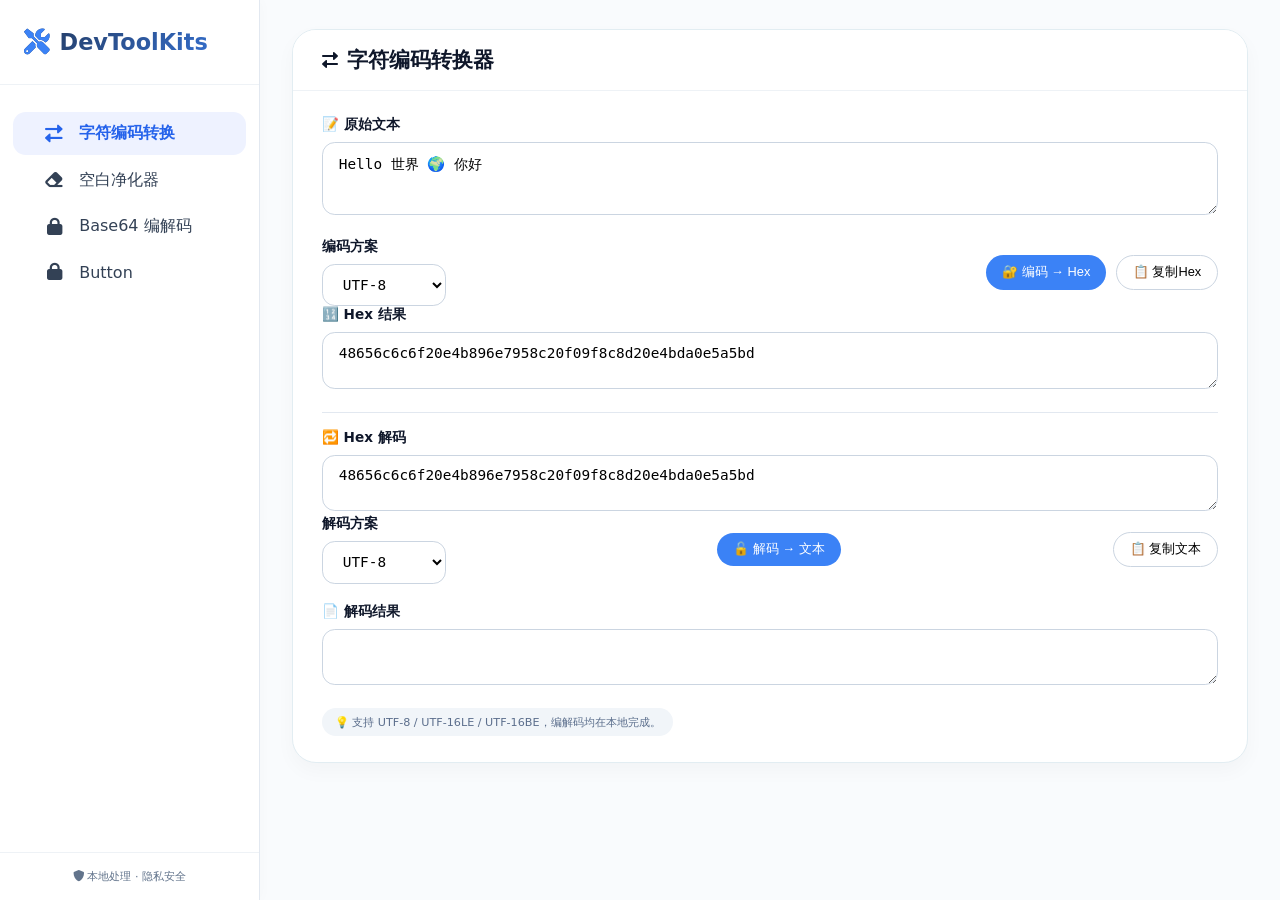
==== index.html @ cd490496 "字符编解码, Base64" ====
<!DOCTYPE html>
<html lang="zh-CN">
<head>
    <meta charset="UTF-8">
    <meta name="viewport" content="width=device-width, initial-scale=1.0, user-scalable=yes">
    <title>开发者工具箱 · 编码/净化/Base64</title>
    <link rel="stylesheet" href="css/style.css">
    <!-- Font Awesome 6 (免费图标库) -->
    <link rel="stylesheet" href="https://cdnjs.cloudflare.com/ajax/libs/font-awesome/6.0.0-beta3/css/all.min.css">
</head>
<body>
    <div class="app-container">
        <!-- 左侧菜单 -->
        <aside class="sidebar">
            <div class="logo">
                <i class="fas fa-tools"></i> DevToolKits
            </div>
            <nav class="tool-nav">
                <ul>
                    <li data-tool="encoding" class="active">
                        <i class="fas fa-exchange-alt"></i> 字符编码转换
                    </li>
                    <li data-tool="trim">
                        <i class="fas fa-eraser"></i> 空白净化器
                    </li>
                    <li data-tool="base64">
                        <i class="fas fa-lock"></i> Base64 编解码
                    </li>
                    <li data-tool="Button">
                        <i class="fas fa-lock"></i> Button
                    </li>
                </ul>
            </nav>
            <div class="footer-note">
                <i class="fas fa-shield-alt"></i> 本地处理 · 隐私安全
            </div>
        </aside>

        <!-- 右侧内容区，动态渲染工具 -->
        <main class="content-area" id="dynamic-content">
            <div class="loading-placeholder">
                <i class="fas fa-spinner fa-pulse"></i> 加载工具...
            </div>
        </main>
    </div>

    <!-- 全局 JS 模块 -->
    <script src="js/core.js"></script>
    <script src="js/main.js"></script>
    <!-- 工具模块将在需要时动态加载，无需全部引入 -->
    <!-- 替换掉你原来的 iconv-lite 引入 -->
    <!-- iconv-lite 浏览器可用 UMD 版（官方打包好的） -->
    <!-- <script src="https://cdn.jsdelivr.net/npm/iconv-lite@0.7.2/lib/index.min.js"></script> -->
    <script src="./lib/pk-iconv-lite.js"></script>
    
    <!-- 按钮测试 -->
<script>
  

// Convert from an encoded buffer to a js string. 

let str;
let buf;
// console.log(iconv);
// 先测试 decode 是否可用
// var testBuf = new Uint8Array([0x68, 0x65, 0x6c, 0x6c, 0x6f]);
// iconv.decode(testBuf, 'win1251');
str = iconv.decode(Buffer.from([0x68, 0x65, 0x6c, 0x6c, 0x6f]), 'win1251');
console.log(typeof Buffer);

// Convert from a js string to an encoded buffer.
// buf = iconv.encode("Sample input string", 'win1251');

// Check if encoding is supported
// iconv.encodingExists("us-ascii")

</script>

</body>
</html>
---- css/style.css ----
/* reset & base */
* {
    margin: 0;
    padding: 0;
    box-sizing: border-box;
}

body {
    font-family: 'Inter', system-ui, -apple-system, 'Segoe UI', Roboto, sans-serif;
    background: #f8fafc;
    color: #0f172a;
    height: 100vh;
    overflow: hidden;
}

.app-container {
    display: flex;
    height: 100vh;
    width: 100%;
}

/* 侧边栏 */
.sidebar {
    width: 260px;
    background: #ffffff;
    border-right: 1px solid #e2e8f0;
    display: flex;
    flex-direction: column;
    box-shadow: 2px 0 12px rgba(0, 0, 0, 0.02);
    z-index: 10;
}

.logo {
    padding: 1.8rem 1.5rem;
    font-size: 1.4rem;
    font-weight: 700;
    background: linear-gradient(135deg, #1e293b, #3b82f6);
    background-clip: text;
    -webkit-background-clip: text;
    color: transparent;
    border-bottom: 1px solid #eef2f6;
    display: flex;
    align-items: center;
    gap: 0.6rem;
}

.logo i {
    font-size: 1.6rem;
    background: none;
    color: #3b82f6;
}

.tool-nav {
    flex: 1;
    padding: 1.5rem 0;
}

.tool-nav ul {
    list-style: none;
}

.tool-nav li {
    padding: 0.7rem 1.8rem;
    margin: 0.2rem 0.8rem;
    border-radius: 0.8rem;
    display: flex;
    align-items: center;
    gap: 0.75rem;
    cursor: pointer;
    font-weight: 500;
    color: #334155;
    transition: all 0.2s ease;
}

.tool-nav li i {
    width: 1.6rem;
    font-size: 1.1rem;
    text-align: center;
}

.tool-nav li:hover {
    background: #f1f5f9;
    color: #1e293b;
}

.tool-nav li.active {
    background: #eef2ff;
    color: #2563eb;
    font-weight: 600;
}

.footer-note {
    padding: 1rem 1.5rem;
    font-size: 0.7rem;
    color: #62748c;
    border-top: 1px solid #eef2f6;
    text-align: center;
}

/* 右侧内容区 */
.content-area {
    flex: 1;
    overflow-y: auto;
    padding: 1.8rem 2rem;
    background: #f9fbfd;
}

/* 卡片样式 */
.tool-card {
    background: white;
    border-radius: 1.5rem;
    box-shadow: 0 8px 20px rgba(0, 0, 0, 0.03);
    border: 1px solid #e2edf2;
    margin-bottom: 2rem;
    overflow: hidden;
}

.card-header {
    padding: 1rem 1.8rem;
    background: #ffffff;
    border-bottom: 1px solid #eef2f6;
    display: flex;
    align-items: center;
    gap: 0.6rem;
}

.card-header h2 {
    font-size: 1.3rem;
    font-weight: 600;
}

.card-body {
    padding: 1.6rem 1.8rem;
}

.input-group {
    margin-bottom: 1.2rem;
}

label {
    font-weight: 600;
    font-size: 0.85rem;
    display: block;
    margin-bottom: 0.5rem;
}

textarea, input, select {
    width: 100%;
    padding: 0.7rem 1rem;
    font-family: 'SF Mono', 'Fira Code', monospace;
    border: 1px solid #cbd5e1;
    border-radius: 0.8rem;
    background: white;
    font-size: 0.9rem;
    transition: 0.2s;
}

textarea:focus, input:focus, select:focus {
    outline: none;
    border-color: #3b82f6;
    box-shadow: 0 0 0 3px rgba(59,130,246,0.15);
}

.button-group {
    display: flex;
    flex-wrap: wrap;
    gap: 0.6rem;
    margin: 1rem 0;
}

.btn {
    padding: 0.5rem 1rem;
    border-radius: 2rem;
    border: none;
    font-weight: 500;
    cursor: pointer;
    display: inline-flex;
    align-items: center;
    gap: 0.4rem;
    font-size: 0.8rem;
    transition: all 0.2s;
}

.btn-primary {
    background: #3b82f6;
    color: white;
}
.btn-primary:hover {
    background: #2563eb;
    transform: translateY(-1px);
}

.btn-outline {
    background: white;
    border: 1px solid #cbd5e1;
}
.btn-outline:hover {
    background: #f8fafc;
}

.btn-success {
    background: #10b981;
    color: white;
}
.btn-success:hover {
    background: #059669;
}

hr {
    margin: 1rem 0;
    border: none;
    border-top: 1px solid #e2e8f0;
}

.info-note {
    font-size: 0.7rem;
    color: #5b6e8c;
    background: #f1f5f9;
    padding: 0.4rem 0.8rem;
    border-radius: 1rem;
    display: inline-block;
}

.flex-row {
    display: flex;
    flex-wrap: wrap;
    align-items: center;
    gap: 1rem;
    justify-content: space-between;
}

/* 加载动画 */
.loading-placeholder {
    text-align: center;
    padding: 4rem;
    color: #94a3b8;
}

/* 响应式 */
@media (max-width: 720px) {
    .sidebar {
        width: 80px;
    }
    .logo span, .tool-nav li span, .footer-note {
        display: none;
    }
    .tool-nav li {
        justify-content: center;
        padding: 0.8rem;
    }
    .tool-nav li i {
        margin: 0;
        font-size: 1.4rem;
    }
    .content-area {
        padding: 1rem;
    }
}

/* 自定义toast */
.global-toast {
    position: fixed;
    bottom: 20px;
    left: 50%;
    transform: translateX(-50%);
    background: #1e293b;
    color: white;
    padding: 6px 18px;
    border-radius: 40px;
    font-size: 0.8rem;
    z-index: 9999;
    pointer-events: none;
    opacity: 0;
    transition: opacity 0.2s;
}
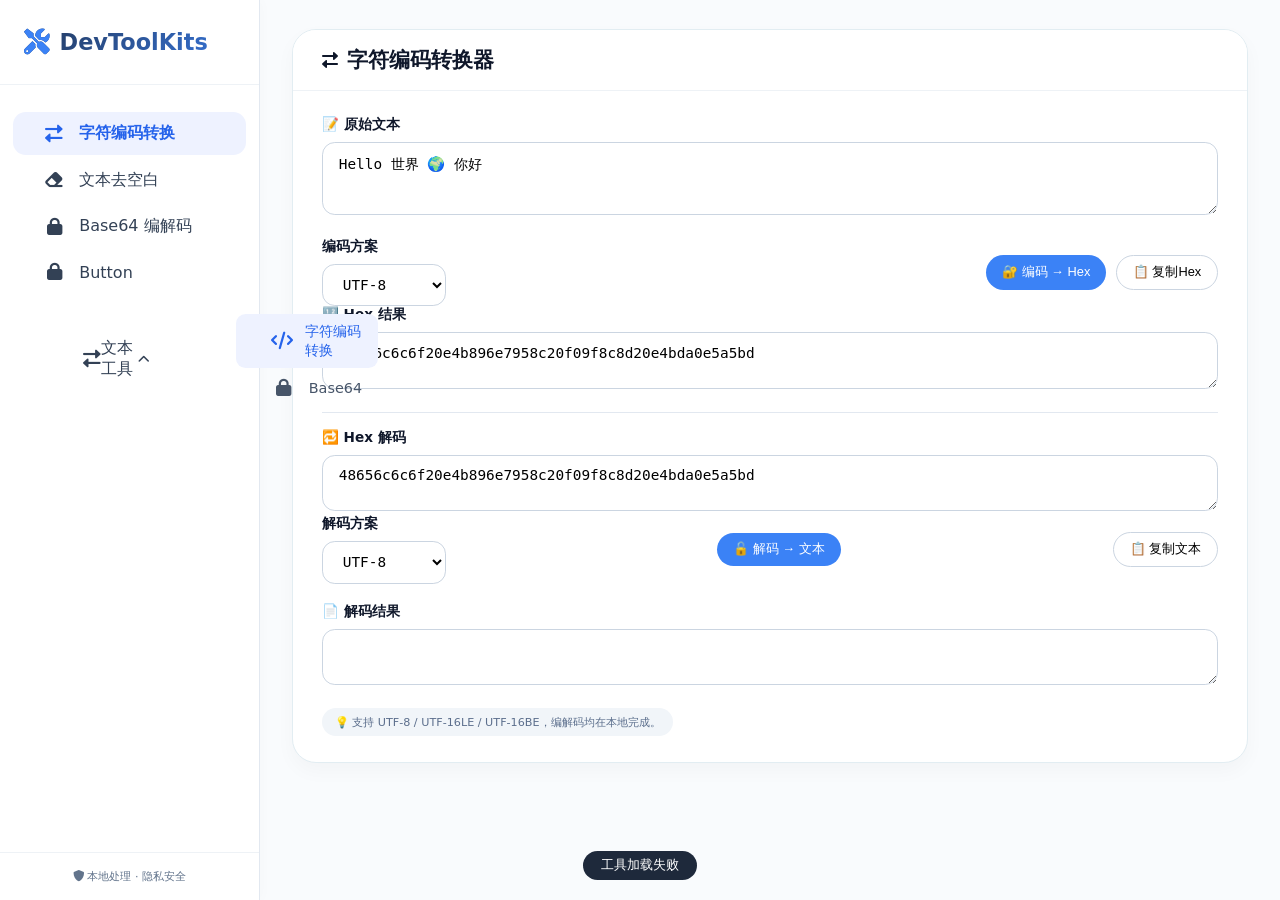
==== commit db5b0e2f: "submenu temp" ====
--- a/index.html
+++ b/index.html
@@ -3,7 +3,7 @@
 <head>
     <meta charset="UTF-8">
     <meta name="viewport" content="width=device-width, initial-scale=1.0, user-scalable=yes">
-    <title>开发者工具箱 · 编码/净化/Base64</title>
+    <title>开发者工具箱 · 编码/文本处理/Base64</title>
     <link rel="stylesheet" href="css/style.css">
     <!-- Font Awesome 6 (免费图标库) -->
     <link rel="stylesheet" href="https://cdnjs.cloudflare.com/ajax/libs/font-awesome/6.0.0-beta3/css/all.min.css">
@@ -16,12 +16,15 @@
                 <i class="fas fa-tools"></i> DevToolKits
             </div>
             <nav class="tool-nav">
+                <!-- 一级菜单选项（无下拉） -->
+                <li data-tool="encoding" class="active">
+                    <i class="fas fa-exchange-alt"></i> 字符编码转换
+                </li>
+                
+                <!-- 多个一级菜单 -->
                 <ul>
-                    <li data-tool="encoding" class="active">
-                        <i class="fas fa-exchange-alt"></i> 字符编码转换
-                    </li>
                     <li data-tool="trim">
-                        <i class="fas fa-eraser"></i> 空白净化器
+                        <i class="fas fa-eraser"></i> 文本去空白
                     </li>
                     <li data-tool="base64">
                         <i class="fas fa-lock"></i> Base64 编解码
@@ -30,6 +33,21 @@
                         <i class="fas fa-lock"></i> Button
                     </li>
                 </ul>
+                
+                <!-- 一级菜单带二级菜单 -->
+                <ul>
+                    <li class="menu-parent">
+                        <div class="menu-item">
+                            <i class="fas fa-exchange-alt"></i> <span>文本工具</span>
+                            <i class="fas fa-chevron-down arrow"></i>
+                        </div>
+                        <ul class="submenu">
+                            <li data-tool="encoding"><i class="fas fa-code"></i> 字符编码转换</li>
+                            <li data-tool="base64"><i class="fas fa-lock"></i> Base64</li>
+                        </ul>
+                    </li>
+                </ul>
+
             </nav>
             <div class="footer-note">
                 <i class="fas fa-shield-alt"></i> 本地处理 · 隐私安全
@@ -47,32 +65,23 @@
     <!-- 全局 JS 模块 -->
     <script src="js/core.js"></script>
     <script src="js/main.js"></script>
+
+
     <!-- 工具模块将在需要时动态加载，无需全部引入 -->
-    <!-- 替换掉你原来的 iconv-lite 引入 -->
+     
     <!-- iconv-lite 浏览器可用 UMD 版（官方打包好的） -->
     <!-- <script src="https://cdn.jsdelivr.net/npm/iconv-lite@0.7.2/lib/index.min.js"></script> -->
     <script src="./lib/pk-iconv-lite.js"></script>
     
-    <!-- 按钮测试 -->
+    <!-- 正确：启用 ES Modules 支持 0516测试不行，待学习-->
+    <!-- <script type="module">
+    // 直接使用 import 语法（浏览器原生支持）
+    import { chunk } from 'https://cdn.skypack.dev/lodash-es';
+    console.log(chunk(, 2)); // [, ]
+    </script> -->
+
 <script>
-  
 
-// Convert from an encoded buffer to a js string. 
-
-let str;
-let buf;
-// console.log(iconv);
-// 先测试 decode 是否可用
-// var testBuf = new Uint8Array([0x68, 0x65, 0x6c, 0x6c, 0x6f]);
-// iconv.decode(testBuf, 'win1251');
-str = iconv.decode(Buffer.from([0x68, 0x65, 0x6c, 0x6c, 0x6f]), 'win1251');
-console.log(typeof Buffer);
-
-// Convert from a js string to an encoded buffer.
-// buf = iconv.encode("Sample input string", 'win1251');
-
-// Check if encoding is supported
-// iconv.encodingExists("us-ascii")
 
 </script>
 
--- a/css/style.css
+++ b/css/style.css
@@ -272,4 +272,66 @@
     pointer-events: none;
     opacity: 0;
     transition: opacity 0.2s;
-}+}
+
+/*--------------------------- 新增二级菜单的样式 Start---------------------------- */
+/* 一级菜单项 */
+.menu-parent {
+    list-style: none;
+}
+.menu-item {
+    display: flex;
+    align-items: center;
+    justify-content: space-between;
+    padding: 0.7rem 1.8rem;
+    margin: 0.2rem 0.8rem;
+    border-radius: 0.8rem;
+    cursor: pointer;
+    font-weight: 500;
+    color: #334155;
+    transition: all 0.2s;
+}
+.menu-item:hover {
+    background: #f1f5f9;
+}
+.menu-item .arrow {
+    font-size: 0.75rem;
+    transition: transform 0.2s;
+}
+.menu-parent.open .arrow {
+    transform: rotate(180deg);
+}
+
+/* 子菜单 */
+.submenu {
+    list-style: none;
+    padding-left: 2rem;
+    margin: 0.2rem 0;
+    display: none;
+}
+.menu-parent.open .submenu {
+    display: block;
+}
+.submenu li {
+    padding: 0.5rem 1rem 0.5rem 2.2rem;
+    margin: 0.2rem 0;
+    border-radius: 0.6rem;
+    cursor: pointer;
+    font-size: 0.9rem;
+    color: #475569;
+    transition: 0.1s;
+}
+.submenu li i {
+    width: 1.6rem;
+}
+.submenu li:hover {
+    background: #eef2ff;
+    color: #2563eb;
+}
+.submenu li.active {
+    background: #eef2ff;
+    color: #2563eb;
+    font-weight: 500;
+}
+
+/*--------------------------- 新增二级菜单的样式 End--------------------------- */
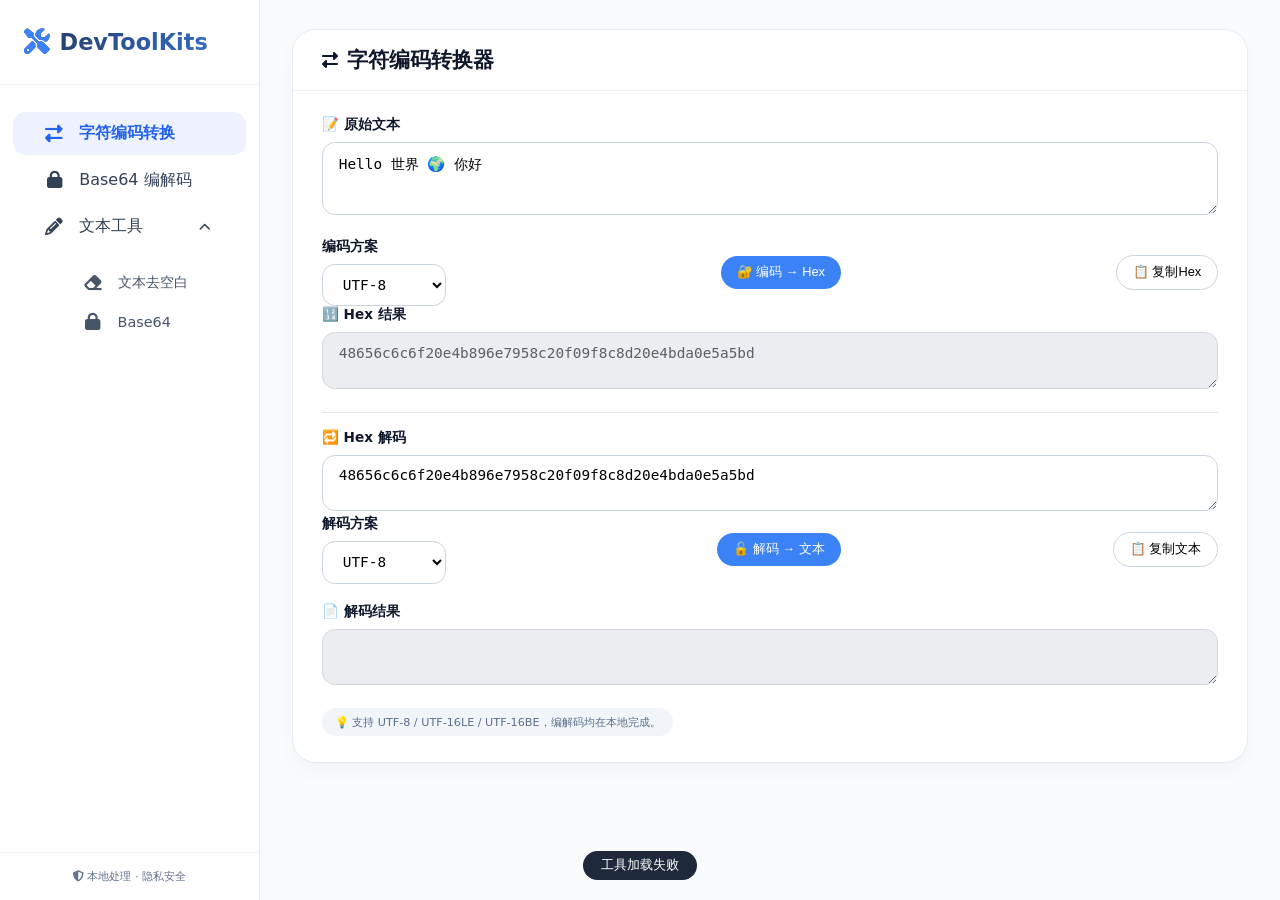
==== commit 23e42727: "字符编码Hex结果和文本结果,设置只读属性，禁止鼠标光标" ====
--- a/index.html
+++ b/index.html
@@ -6,7 +6,7 @@
     <title>开发者工具箱 · 编码/文本处理/Base64</title>
     <link rel="stylesheet" href="css/style.css">
     <!-- Font Awesome 6 (免费图标库) -->
-    <link rel="stylesheet" href="https://cdnjs.cloudflare.com/ajax/libs/font-awesome/6.0.0-beta3/css/all.min.css">
+    <link rel="stylesheet" href="https://cdnjs.cloudflare.com/ajax/libs/font-awesome/6.7.2/css/all.min.css">
 </head>
 <body>
     <div class="app-container">
@@ -16,38 +16,31 @@
                 <i class="fas fa-tools"></i> DevToolKits
             </div>
             <nav class="tool-nav">
-                <!-- 一级菜单选项（无下拉） -->
-                <li data-tool="encoding" class="active">
-                    <i class="fas fa-exchange-alt"></i> 字符编码转换
-                </li>
-                
-                <!-- 多个一级菜单 -->
                 <ul>
-                    <li data-tool="trim">
-                        <i class="fas fa-eraser"></i> 文本去空白
+                    <!-- 一级菜单选项（无下拉） -->
+                    <li data-tool="encoding" class="active">
+                        <i class="fas fa-exchange-alt"></i> 字符编码转换
                     </li>
+                    
+                    <!-- 多个一级菜单 -->
                     <li data-tool="base64">
                         <i class="fas fa-lock"></i> Base64 编解码
                     </li>
-                    <li data-tool="Button">
-                        <i class="fas fa-lock"></i> Button
-                    </li>
-                </ul>
-                
-                <!-- 一级菜单带二级菜单 -->
-                <ul>
+
+                    <!-- 一级菜单带二级菜单 -->
                     <li class="menu-parent">
                         <div class="menu-item">
-                            <i class="fas fa-exchange-alt"></i> <span>文本工具</span>
+                            <i class="fa-solid fa-pencil"></i>
+                            <span>文本工具</span>
                             <i class="fas fa-chevron-down arrow"></i>
                         </div>
+                        <!-- 二级菜单 -->
                         <ul class="submenu">
-                            <li data-tool="encoding"><i class="fas fa-code"></i> 字符编码转换</li>
+                            <li data-tool="trim"><i class="fas fa-eraser"></i> 文本去空白</li>
                             <li data-tool="base64"><i class="fas fa-lock"></i> Base64</li>
                         </ul>
                     </li>
                 </ul>
-
             </nav>
             <div class="footer-note">
                 <i class="fas fa-shield-alt"></i> 本地处理 · 隐私安全
--- a/css/style.css
+++ b/css/style.css
@@ -275,29 +275,48 @@
 }
 
 /*--------------------------- 新增二级菜单的样式 Start---------------------------- */
-/* 一级菜单项 */
-.menu-parent {
-    list-style: none;
-}
+/* 一级菜单项特殊处理 */
+
+/* 带二级菜单的父级 li 特殊处理 */
+.tool-nav > ul > li.menu-parent {
+    flex-direction: column;
+    align-items: stretch;
+    padding: 0;
+    margin: 0.2rem 0.8rem; 
+}
+
 .menu-item {
     display: flex;
     align-items: center;
     justify-content: space-between;
     padding: 0.7rem 1.8rem;
-    margin: 0.2rem 0.8rem;
+    margin: 0;
     border-radius: 0.8rem;
     cursor: pointer;
     font-weight: 500;
     color: #334155;
-    transition: all 0.2s;
-}
+    transition: all 0.2s ;
+    gap: 0.75rem; /* 给图标和文字之间加固定间距，避免挤压 */
+}
+
 .menu-item:hover {
     background: #f1f5f9;
 }
+
 .menu-item .arrow {
     font-size: 0.75rem;
     transition: transform 0.2s;
-}
+    flex-shrink: 0; /* 箭头不允许被压缩 */
+}
+
+/* 父菜单标题会自动换行：给文字span设置强制不换行 */
+.menu-item span {
+    white-space: nowrap; /* 禁止文字换行 */
+    flex: 1; /* 让文字自动占据中间剩余空间 */
+    overflow: hidden; /* 超出部分隐藏（可选） */
+    text-overflow: ellipsis; /* 超出部分显示省略号（可选） */
+}
+
 .menu-parent.open .arrow {
     transform: rotate(180deg);
 }
@@ -306,7 +325,7 @@
 .submenu {
     list-style: none;
     padding-left: 2rem;
-    margin: 0.2rem 0;
+    margin: 0;
     display: none;
 }
 .menu-parent.open .submenu {
@@ -314,7 +333,7 @@
 }
 .submenu li {
     padding: 0.5rem 1rem 0.5rem 2.2rem;
-    margin: 0.2rem 0;
+    margin: 0.3rem 0;
     border-radius: 0.6rem;
     cursor: pointer;
     font-size: 0.9rem;
